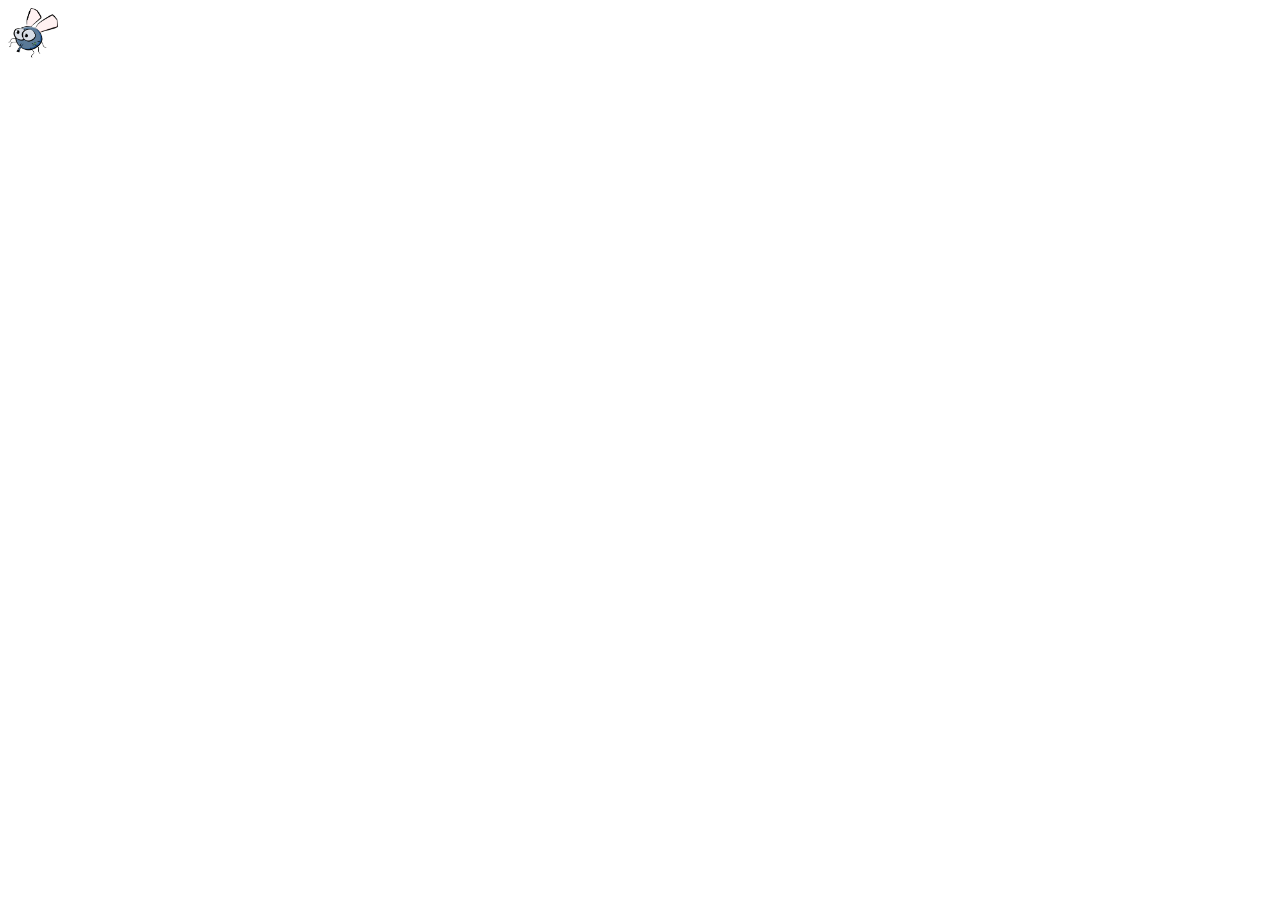
==== app.html @ 8ced14ca "first commit" ====
<!DOCTYPE html>
<html lang="en">
<head>
    <meta charset="UTF-8">
    <meta name="viewport" content="width=device-width, initial-scale=1.0">
    <title>App Mata mosquito</title>
    <link rel="stylesheet" type="text/css" href="style.css">
    <script src="game.js"></script>
</head>
<body onresize="ajustaTamanhoPalcoJogo()">

    <img src="imagens/mosca.png" class="mosquito1">

</body>
</html>
---- style.css ----
.mosquito1 {
    width: 50px;
    height: 50px;
}
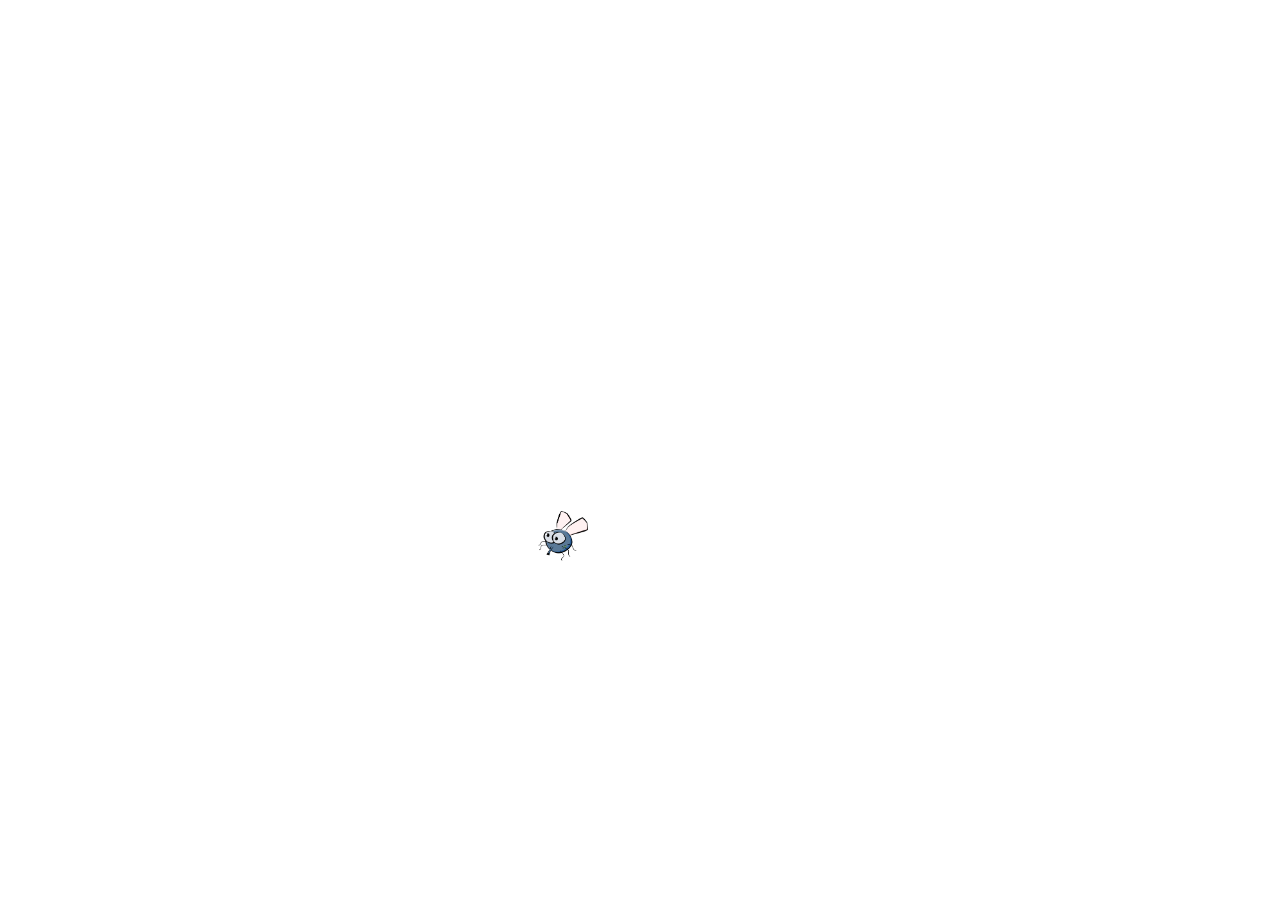
==== commit c9b4b95f: "inserted a random position in a image based on the screen dimensions" ====
--- a/app.html
+++ b/app.html
@@ -4,12 +4,17 @@
     <meta charset="UTF-8">
     <meta name="viewport" content="width=device-width, initial-scale=1.0">
     <title>App Mata mosquito</title>
+    <script src="game.js"></script>
     <link rel="stylesheet" type="text/css" href="style.css">
-    <script src="game.js"></script>
 </head>
 <body onresize="ajustaTamanhoPalcoJogo()">
 
-    <img src="imagens/mosca.png" class="mosquito1">
+
+
+    <script>
+        posicaoRandomica()
+    </script>
 
 </body>
+
 </html>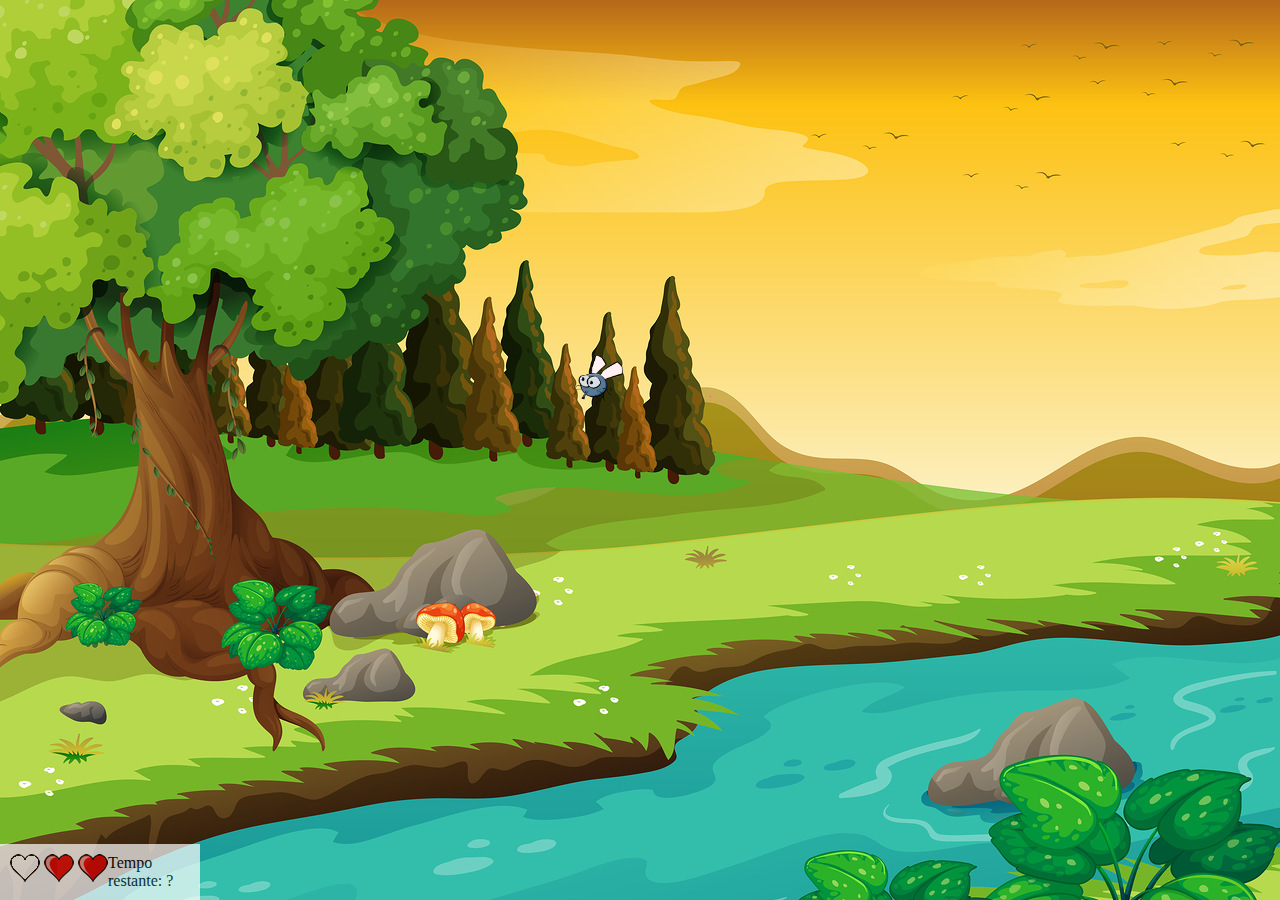
==== commit 9a87003e: "added functions to randomize size, direction and timing to show or remove element." ====
--- a/app.html
+++ b/app.html
@@ -9,10 +9,25 @@
 </head>
 <body onresize="ajustaTamanhoPalcoJogo()">
 
+    <div class="painel">
+        <div class="vida">
+            <img src="imagens/coracao_vazio.png">
+            <img src="imagens/coracao_cheio.png">
+            <img src="imagens/coracao_cheio.png">
+        </div>
+
+        <div class="cronometro">
+            Tempo restante: ?
+        </div>
+    </div>
 
 
     <script>
         posicaoRandomica()
+
+        setInterval(function(){
+            posicaoRandomica()
+        }, 1000)
     </script>
 
 </body>
--- a/style.css
+++ b/style.css
@@ -1,4 +1,46 @@
+body {
+    background-image: url(imagens/bg.jpg);
+    background-repeat: no-repeat;
+    background-size: 100%;
+}
+
+
 .mosquito1 {
     width: 50px;
     height: 50px;
+}
+
+.mosquito2 {
+    width: 70px;
+    height: 70px;
+}
+
+.mosquito3 {
+    width: 90px;
+    height: 90px;
+}
+
+.ladoB {
+    transform: scaleX(-1);
+}
+
+.painel {
+    position: absolute;
+    width: 180px;
+    padding: 10px;
+    left: 0px;
+    bottom: 0px;
+    border-top: solid 1 px white;
+    background-color: white;
+    opacity: 0.7;
+}
+
+.vida{
+    float: left;
+}
+
+.cronometor{
+    float: left;
+    font-size: 20px;
+    font-weight: bold;
 }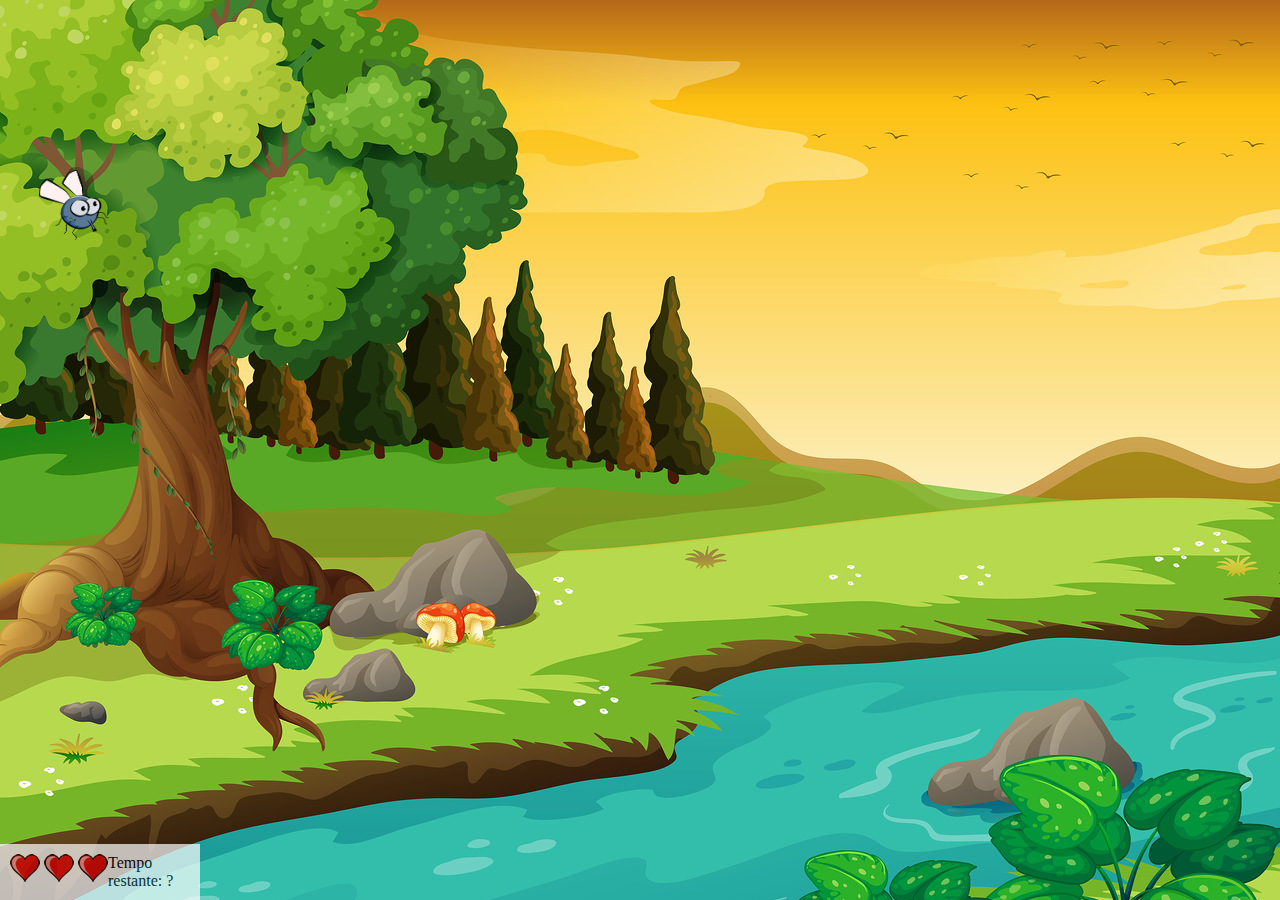
==== commit c849f8da: "added interation with click on element, count for lose the game and game over page with restart butt" ====
--- a/app.html
+++ b/app.html
@@ -11,9 +11,9 @@
 
     <div class="painel">
         <div class="vida">
-            <img src="imagens/coracao_vazio.png">
-            <img src="imagens/coracao_cheio.png">
-            <img src="imagens/coracao_cheio.png">
+            <img id="v1" src="imagens/coracao_cheio.png">
+            <img id="v2" src="imagens/coracao_cheio.png">
+            <img id="v3" src="imagens/coracao_cheio.png">
         </div>
 
         <div class="cronometro">
@@ -27,7 +27,7 @@
 
         setInterval(function(){
             posicaoRandomica()
-        }, 1000)
+        }, 2000)
     </script>
 
 </body>
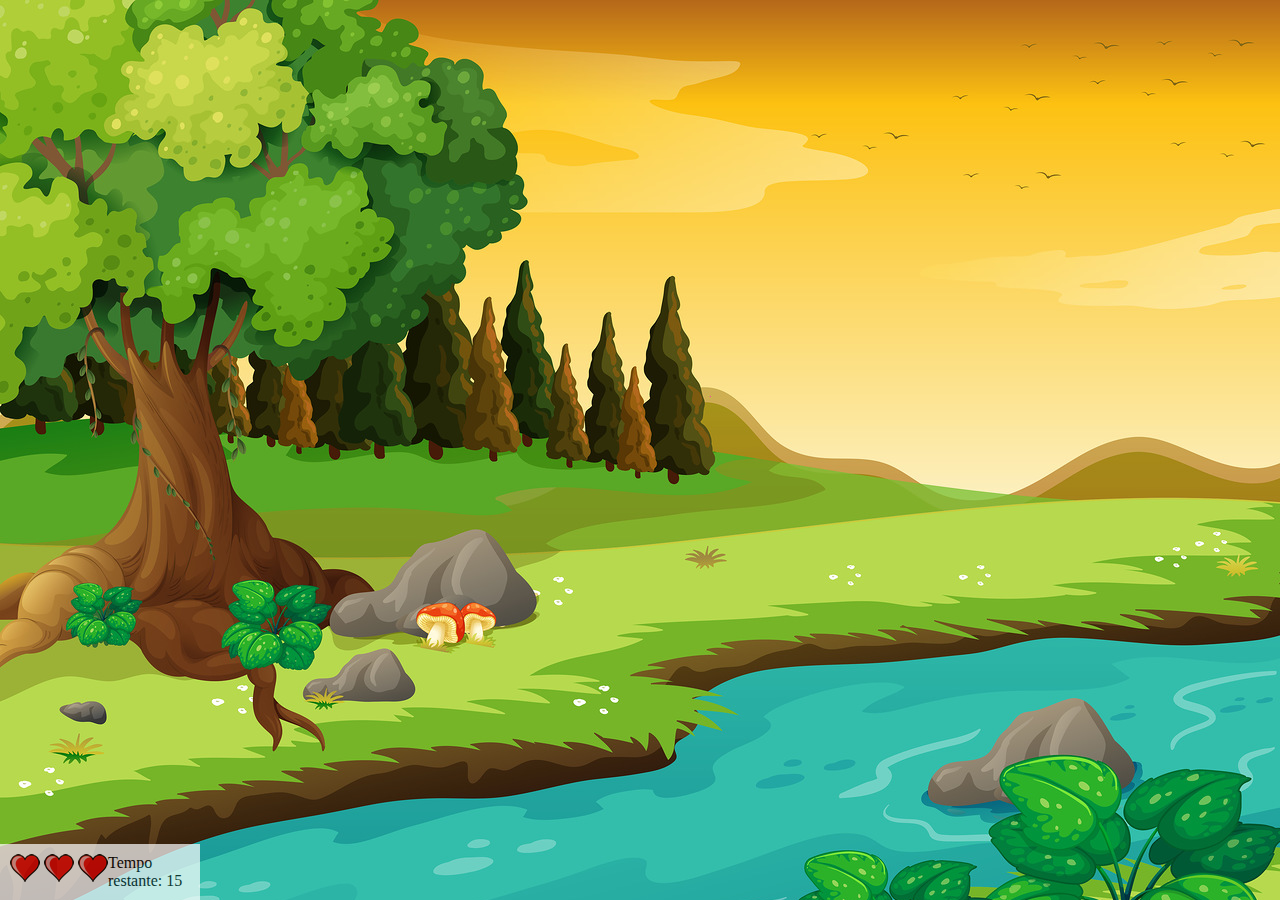
==== commit 5c8a6899: "added timer and fixed bugs" ====
--- a/app.html
+++ b/app.html
@@ -17,15 +17,15 @@
         </div>
 
         <div class="cronometro">
-            Tempo restante: ?
+            Tempo restante: <span id="cronometro"></span>
         </div>
     </div>
 
 
     <script>
-        posicaoRandomica()
+        document.getElementById('cronometro').innerHTML = tempo
 
-        setInterval(function(){
+         var criaMosca = setInterval(function(){
             posicaoRandomica()
         }, 2000)
     </script>
